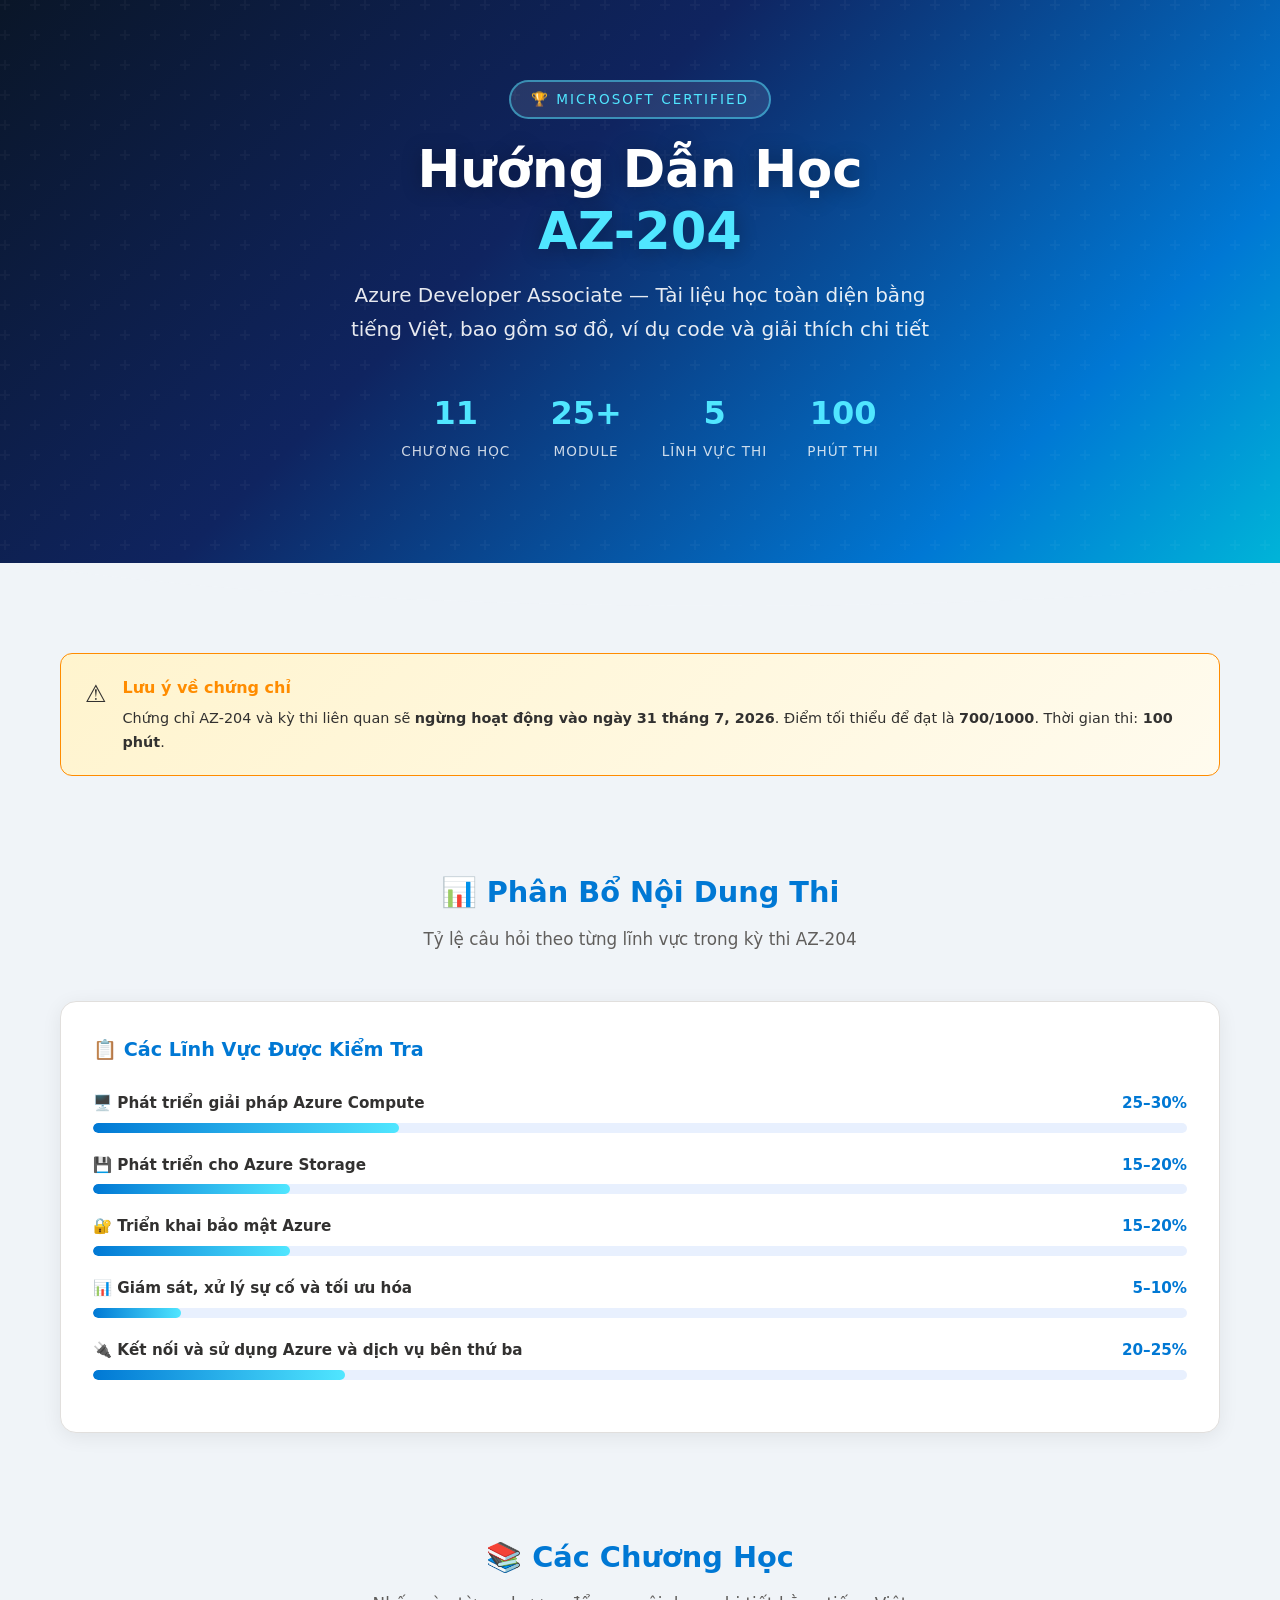
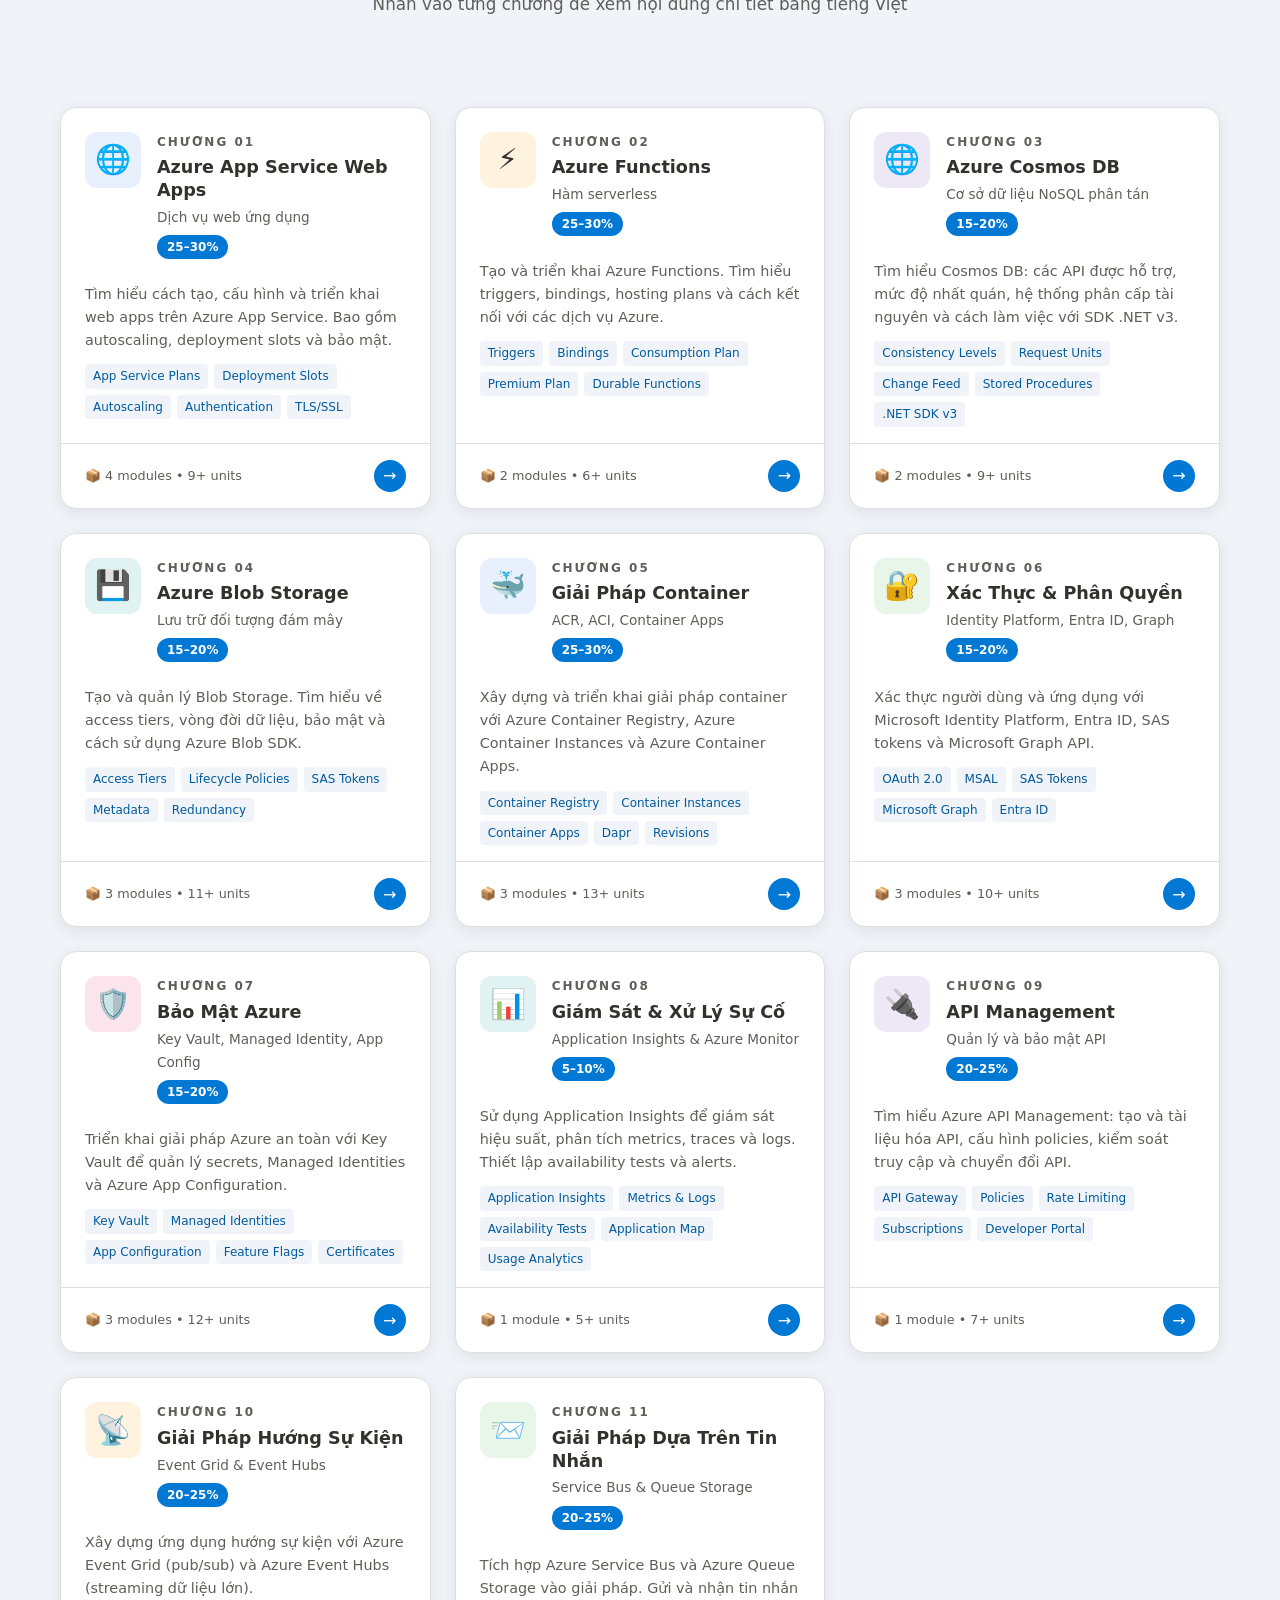
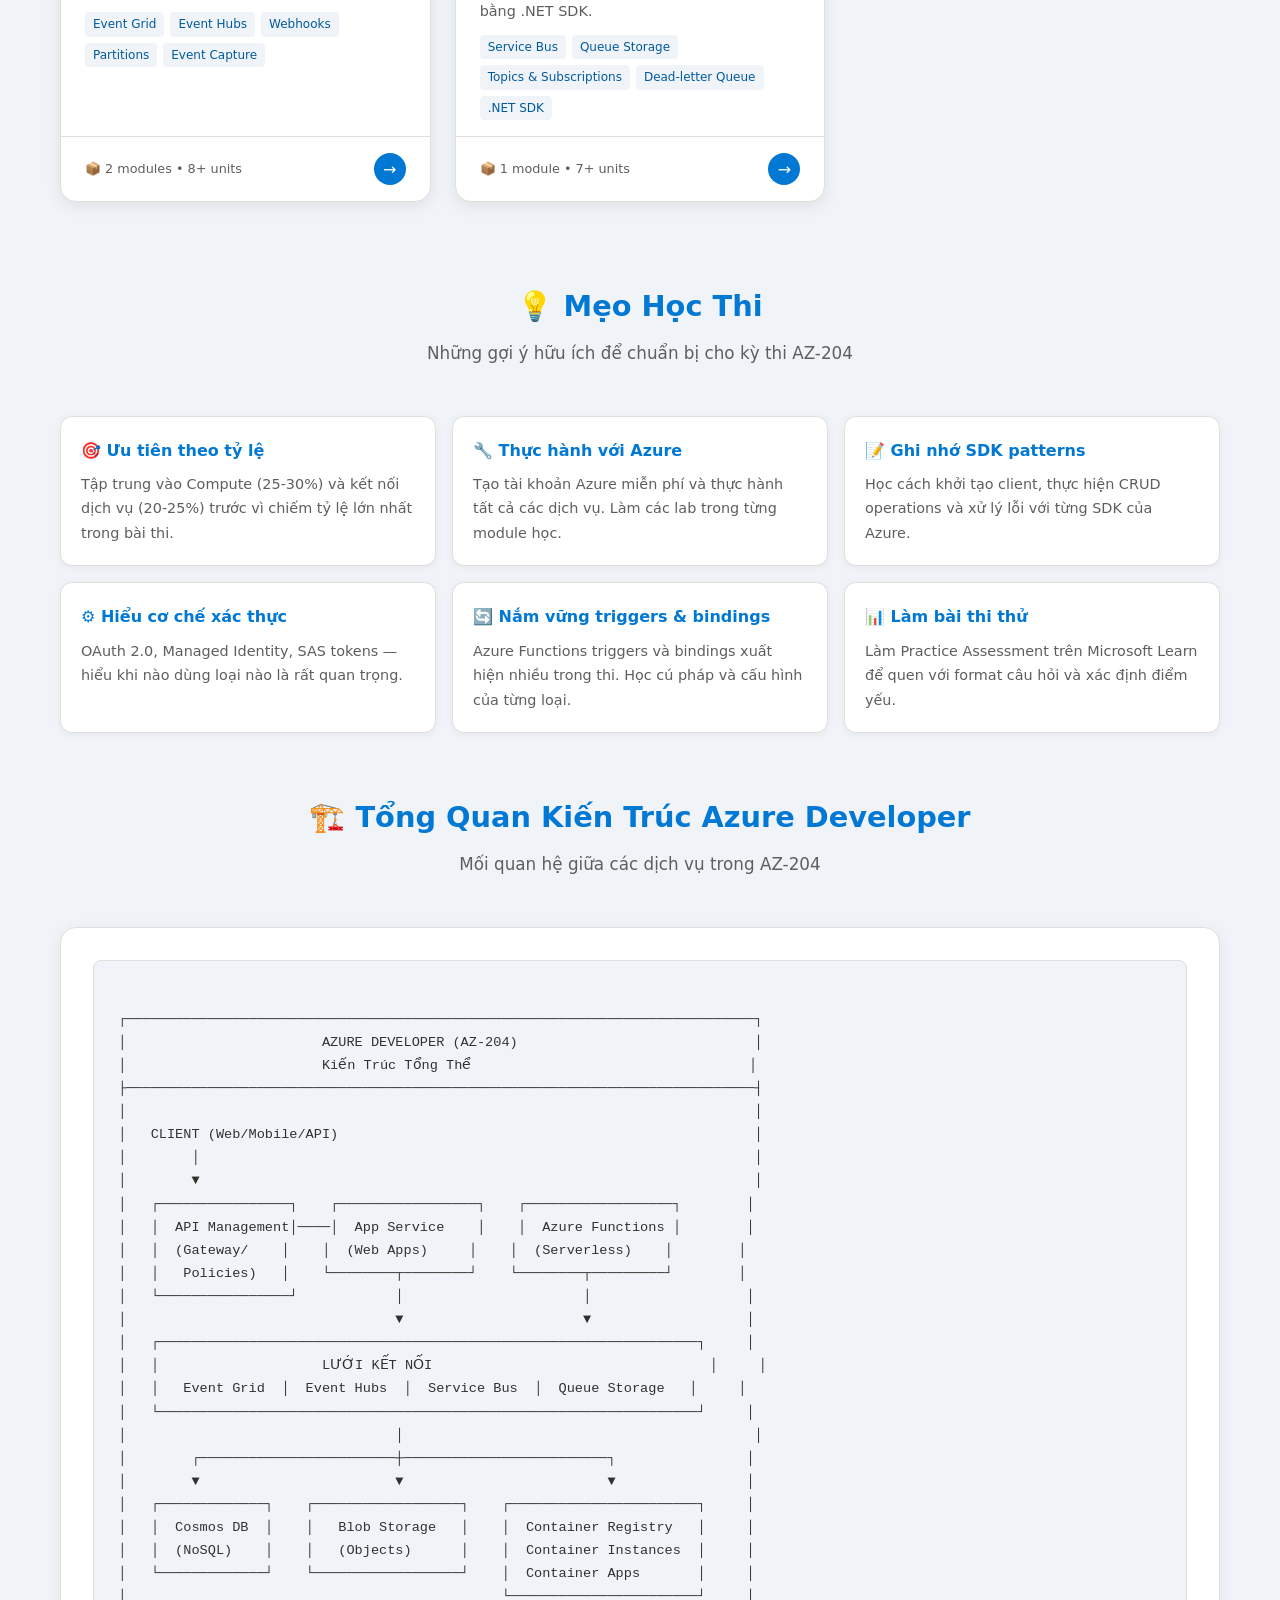
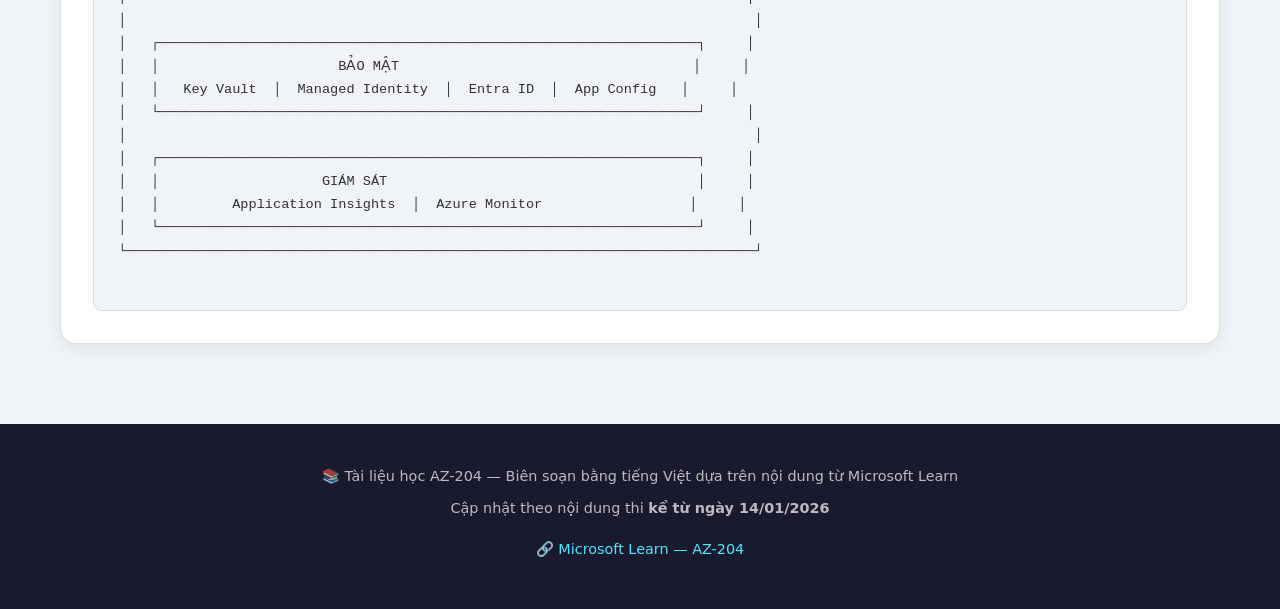
==== az-204/index.html @ 27ec018d "feat: add root index page and az-204 course content - Add root index.html as course hub with links t" ====
<!DOCTYPE html>
<html lang="vi">
<head>
<meta charset="UTF-8">
<meta name="viewport" content="width=device-width, initial-scale=1.0">
<title>AZ-204 | Hướng Dẫn Học Azure Developer Associate - Tiếng Việt</title>
<style>
  :root {
    --primary: #0078d4;
    --secondary: #005a9e;
    --accent: #50e6ff;
    --bg: #f0f4f8;
    --card-bg: #ffffff;
    --text: #323130;
    --muted: #605e5c;
    --success: #107c10;
    --warning: #ff8c00;
    --danger: #d13438;
    --border: #e1dfdd;
    --purple: #5c2d91;
    --teal: #008272;
  }
  * { box-sizing: border-box; margin: 0; padding: 0; }
  body { font-family: 'Segoe UI', system-ui, -apple-system, sans-serif; background: var(--bg); color: var(--text); line-height: 1.7; }

  /* ── HERO ── */
  .hero {
    background: linear-gradient(135deg, #0a1628 0%, #0f2460 40%, #0078d4 80%, #00b4d8 100%);
    color: white;
    padding: 80px 40px 100px;
    text-align: center;
    position: relative;
    overflow: hidden;
  }
  .hero::before {
    content: '';
    position: absolute; inset: 0;
    background: url("data:image/svg+xml,%3Csvg width='60' height='60' viewBox='0 0 60 60' xmlns='http://www.w3.org/2000/svg'%3E%3Cg fill='none' fill-rule='evenodd'%3E%3Cg fill='%23ffffff' fill-opacity='0.03'%3E%3Cpath d='M36 34v-4h-2v4h-4v2h4v4h2v-4h4v-2h-4zm0-30V0h-2v4h-4v2h4v4h2V6h4V4h-4zM6 34v-4H4v4H0v2h4v4h2v-4h4v-2H6zM6 4V0H4v4H0v2h4v4h2V6h4V4H6z'/%3E%3C/g%3E%3C/g%3E%3C/svg%3E");
  }
  .hero-content { position: relative; z-index: 1; }
  .cert-badge {
    display: inline-block;
    background: rgba(255,255,255,0.1);
    border: 2px solid rgba(80,230,255,0.5);
    border-radius: 50px;
    padding: 6px 20px;
    font-size: 0.85rem;
    letter-spacing: 2px;
    text-transform: uppercase;
    margin-bottom: 20px;
    color: var(--accent);
  }
  .hero h1 {
    font-size: 3.2rem;
    font-weight: 700;
    margin-bottom: 16px;
    line-height: 1.2;
    text-shadow: 0 2px 20px rgba(0,0,0,0.3);
  }
  .hero h1 span { color: var(--accent); }
  .hero p {
    font-size: 1.25rem;
    opacity: 0.9;
    max-width: 600px;
    margin: 0 auto 32px;
  }
  .hero-stats {
    display: flex;
    justify-content: center;
    gap: 40px;
    flex-wrap: wrap;
    margin-top: 40px;
  }
  .stat { text-align: center; }
  .stat-num { font-size: 2rem; font-weight: 700; color: var(--accent); }
  .stat-label { font-size: 0.85rem; opacity: 0.8; text-transform: uppercase; letter-spacing: 1px; }

  /* ── WAVE ── */
  .wave-divider {
    margin-top: -2px;
    background: var(--bg);
  }
  .wave-divider svg { display: block; }

  /* ── CONTAINER ── */
  .container { max-width: 1200px; margin: 0 auto; padding: 0 20px; }

  /* ── EXAM OVERVIEW ── */
  .overview-section { padding: 60px 0; }
  .section-title {
    text-align: center;
    margin-bottom: 48px;
  }
  .section-title h2 {
    font-size: 1.8rem;
    color: var(--primary);
    margin-bottom: 8px;
  }
  .section-title p { color: var(--muted); font-size: 1.05rem; }

  /* ── SKILL BARS ── */
  .skill-areas {
    background: white;
    border-radius: 16px;
    padding: 32px;
    box-shadow: 0 4px 20px rgba(0,0,0,0.07);
    border: 1px solid var(--border);
    margin-bottom: 40px;
  }
  .skill-areas h3 { color: var(--primary); margin-bottom: 24px; font-size: 1.2rem; display: flex; align-items: center; gap: 10px; }
  .skill-item { margin-bottom: 20px; }
  .skill-label {
    display: flex;
    justify-content: space-between;
    margin-bottom: 6px;
    font-size: 0.95rem;
  }
  .skill-label span:first-child { font-weight: 600; }
  .skill-label .percent { color: var(--primary); font-weight: 700; }
  .skill-bar { background: #e8f0fe; border-radius: 8px; height: 10px; overflow: hidden; }
  .skill-fill { height: 100%; border-radius: 8px; background: linear-gradient(90deg, var(--primary), var(--accent)); transition: width 0.8s ease; }

  /* ── CHAPTER GRID ── */
  .chapters-grid {
    display: grid;
    grid-template-columns: repeat(auto-fill, minmax(340px, 1fr));
    gap: 24px;
    padding: 40px 0;
  }
  .chapter-card {
    background: white;
    border-radius: 16px;
    overflow: hidden;
    box-shadow: 0 4px 16px rgba(0,0,0,0.08);
    border: 1px solid var(--border);
    transition: transform 0.2s, box-shadow 0.2s;
    text-decoration: none;
    color: inherit;
    display: flex;
    flex-direction: column;
  }
  .chapter-card:hover {
    transform: translateY(-4px);
    box-shadow: 0 8px 32px rgba(0,120,212,0.15);
    border-color: var(--primary);
  }
  .card-header {
    padding: 24px;
    display: flex;
    align-items: flex-start;
    gap: 16px;
  }
  .card-icon {
    width: 56px;
    height: 56px;
    border-radius: 12px;
    display: flex;
    align-items: center;
    justify-content: center;
    font-size: 1.8rem;
    flex-shrink: 0;
  }
  .card-icon.blue { background: #e8f0fe; }
  .card-icon.green { background: #e8f5e9; }
  .card-icon.purple { background: #ede7f6; }
  .card-icon.orange { background: #fff3e0; }
  .card-icon.teal { background: #e0f2f1; }
  .card-icon.red { background: #fce4ec; }
  .card-meta { flex: 1; }
  .card-num {
    font-size: 0.75rem;
    font-weight: 700;
    letter-spacing: 2px;
    text-transform: uppercase;
    color: var(--muted);
    margin-bottom: 4px;
  }
  .card-title {
    font-size: 1.1rem;
    font-weight: 700;
    color: var(--text);
    margin-bottom: 4px;
    line-height: 1.3;
  }
  .card-subtitle { font-size: 0.85rem; color: var(--muted); }
  .card-body { padding: 0 24px 16px; flex: 1; }
  .card-desc { font-size: 0.9rem; color: var(--muted); line-height: 1.6; margin-bottom: 12px; }
  .card-topics { display: flex; flex-wrap: wrap; gap: 6px; }
  .topic-tag {
    display: inline-block;
    background: #f0f4f8;
    color: var(--secondary);
    border-radius: 4px;
    padding: 2px 8px;
    font-size: 0.75rem;
    font-weight: 500;
  }
  .card-footer {
    padding: 16px 24px;
    border-top: 1px solid var(--border);
    display: flex;
    align-items: center;
    justify-content: space-between;
  }
  .card-modules { font-size: 0.8rem; color: var(--muted); }
  .card-arrow {
    width: 32px; height: 32px;
    background: var(--primary);
    border-radius: 50%;
    display: flex;
    align-items: center;
    justify-content: center;
    color: white;
    font-size: 1rem;
  }
  .exam-weight {
    display: inline-block;
    background: var(--primary);
    color: white;
    border-radius: 20px;
    padding: 2px 10px;
    font-size: 0.75rem;
    font-weight: 700;
    margin-top: 6px;
  }

  /* ── INFO BANNER ── */
  .info-banner {
    background: linear-gradient(135deg, #fff4ce, #fffbee);
    border: 1px solid #ff8c00;
    border-radius: 12px;
    padding: 20px 24px;
    margin: 32px 0;
    display: flex;
    gap: 16px;
    align-items: flex-start;
  }
  .info-banner-icon { font-size: 1.5rem; flex-shrink: 0; }
  .info-banner-text h4 { color: #ff8c00; margin-bottom: 4px; }
  .info-banner-text p { font-size: 0.9rem; color: var(--text); }

  /* ── STUDY TIPS ── */
  .tips-grid {
    display: grid;
    grid-template-columns: repeat(auto-fill, minmax(280px, 1fr));
    gap: 16px;
    margin: 32px 0;
  }
  .tip-card {
    background: white;
    border-radius: 12px;
    padding: 20px;
    border: 1px solid var(--border);
    box-shadow: 0 2px 8px rgba(0,0,0,0.05);
  }
  .tip-card h4 { color: var(--primary); margin-bottom: 8px; display: flex; align-items: center; gap: 8px; }
  .tip-card p { font-size: 0.9rem; color: var(--muted); }

  /* ── FOOTER ── */
  footer {
    background: #1a1a2e;
    color: rgba(255,255,255,0.7);
    text-align: center;
    padding: 40px 20px;
    margin-top: 80px;
  }
  footer p { font-size: 0.9rem; margin-bottom: 8px; }
  footer a { color: var(--accent); text-decoration: none; }

  @media (max-width: 768px) {
    .hero h1 { font-size: 2rem; }
    .hero-stats { gap: 24px; }
    .chapters-grid { grid-template-columns: 1fr; }
  }
</style>
</head>
<body>

<!-- HERO -->
<div class="hero">
  <div class="hero-content">
    <div class="cert-badge">🏆 Microsoft Certified</div>
    <h1>Hướng Dẫn Học<br><span>AZ-204</span></h1>
    <p>Azure Developer Associate — Tài liệu học toàn diện bằng tiếng Việt, bao gồm sơ đồ, ví dụ code và giải thích chi tiết</p>
    <div class="hero-stats">
      <div class="stat">
        <div class="stat-num">11</div>
        <div class="stat-label">Chương học</div>
      </div>
      <div class="stat">
        <div class="stat-num">25+</div>
        <div class="stat-label">Module</div>
      </div>
      <div class="stat">
        <div class="stat-num">5</div>
        <div class="stat-label">Lĩnh vực thi</div>
      </div>
      <div class="stat">
        <div class="stat-num">100</div>
        <div class="stat-label">Phút thi</div>
      </div>
    </div>
  </div>
</div>

<!-- WAVE -->
<div class="wave-divider">
  <svg viewBox="0 0 1440 60" xmlns="http://www.w3.org/2000/svg" preserveAspectRatio="none" height="60">
    <path d="M0,0 C360,60 1080,60 1440,0 L1440,60 L0,60 Z" fill="#f0f4f8"/>
  </svg>
</div>

<div class="container">

  <!-- INFO BANNER -->
  <div class="info-banner">
    <div class="info-banner-icon">⚠️</div>
    <div class="info-banner-text">
      <h4>Lưu ý về chứng chỉ</h4>
      <p>Chứng chỉ AZ-204 và kỳ thi liên quan sẽ <strong>ngừng hoạt động vào ngày 31 tháng 7, 2026</strong>. Điểm tối thiểu để đạt là <strong>700/1000</strong>. Thời gian thi: <strong>100 phút</strong>.</p>
    </div>
  </div>

  <!-- OVERVIEW SECTION -->
  <div class="overview-section">
    <div class="section-title">
      <h2>📊 Phân Bổ Nội Dung Thi</h2>
      <p>Tỷ lệ câu hỏi theo từng lĩnh vực trong kỳ thi AZ-204</p>
    </div>

    <div class="skill-areas">
      <h3>📋 Các Lĩnh Vực Được Kiểm Tra</h3>

      <div class="skill-item">
        <div class="skill-label">
          <span>🖥️ Phát triển giải pháp Azure Compute</span>
          <span class="percent">25–30%</span>
        </div>
        <div class="skill-bar"><div class="skill-fill" style="width: 28%"></div></div>
      </div>

      <div class="skill-item">
        <div class="skill-label">
          <span>💾 Phát triển cho Azure Storage</span>
          <span class="percent">15–20%</span>
        </div>
        <div class="skill-bar"><div class="skill-fill" style="width: 18%"></div></div>
      </div>

      <div class="skill-item">
        <div class="skill-label">
          <span>🔐 Triển khai bảo mật Azure</span>
          <span class="percent">15–20%</span>
        </div>
        <div class="skill-bar"><div class="skill-fill" style="width: 18%"></div></div>
      </div>

      <div class="skill-item">
        <div class="skill-label">
          <span>📊 Giám sát, xử lý sự cố và tối ưu hóa</span>
          <span class="percent">5–10%</span>
        </div>
        <div class="skill-bar"><div class="skill-fill" style="width: 8%"></div></div>
      </div>

      <div class="skill-item">
        <div class="skill-label">
          <span>🔌 Kết nối và sử dụng Azure và dịch vụ bên thứ ba</span>
          <span class="percent">20–25%</span>
        </div>
        <div class="skill-bar"><div class="skill-fill" style="width: 23%"></div></div>
      </div>
    </div>
  </div>

  <!-- CHAPTERS SECTION -->
  <div class="section-title">
    <h2>📚 Các Chương Học</h2>
    <p>Nhấn vào từng chương để xem nội dung chi tiết bằng tiếng Việt</p>
  </div>

  <div class="chapters-grid">

    <!-- Chapter 1: App Service -->
    <a href="01-azure-app-service.html" class="chapter-card">
      <div class="card-header">
        <div class="card-icon blue">🌐</div>
        <div class="card-meta">
          <div class="card-num">Chương 01</div>
          <div class="card-title">Azure App Service Web Apps</div>
          <div class="card-subtitle">Dịch vụ web ứng dụng</div>
          <div><span class="exam-weight">25–30%</span></div>
        </div>
      </div>
      <div class="card-body">
        <p class="card-desc">Tìm hiểu cách tạo, cấu hình và triển khai web apps trên Azure App Service. Bao gồm autoscaling, deployment slots và bảo mật.</p>
        <div class="card-topics">
          <span class="topic-tag">App Service Plans</span>
          <span class="topic-tag">Deployment Slots</span>
          <span class="topic-tag">Autoscaling</span>
          <span class="topic-tag">Authentication</span>
          <span class="topic-tag">TLS/SSL</span>
        </div>
      </div>
      <div class="card-footer">
        <span class="card-modules">📦 4 modules • 9+ units</span>
        <div class="card-arrow">→</div>
      </div>
    </a>

    <!-- Chapter 2: Azure Functions -->
    <a href="02-azure-functions.html" class="chapter-card">
      <div class="card-header">
        <div class="card-icon orange">⚡</div>
        <div class="card-meta">
          <div class="card-num">Chương 02</div>
          <div class="card-title">Azure Functions</div>
          <div class="card-subtitle">Hàm serverless</div>
          <div><span class="exam-weight">25–30%</span></div>
        </div>
      </div>
      <div class="card-body">
        <p class="card-desc">Tạo và triển khai Azure Functions. Tìm hiểu triggers, bindings, hosting plans và cách kết nối với các dịch vụ Azure.</p>
        <div class="card-topics">
          <span class="topic-tag">Triggers</span>
          <span class="topic-tag">Bindings</span>
          <span class="topic-tag">Consumption Plan</span>
          <span class="topic-tag">Premium Plan</span>
          <span class="topic-tag">Durable Functions</span>
        </div>
      </div>
      <div class="card-footer">
        <span class="card-modules">📦 2 modules • 6+ units</span>
        <div class="card-arrow">→</div>
      </div>
    </a>

    <!-- Chapter 3: Cosmos DB -->
    <a href="03-cosmos-db.html" class="chapter-card">
      <div class="card-header">
        <div class="card-icon purple">🌐</div>
        <div class="card-meta">
          <div class="card-num">Chương 03</div>
          <div class="card-title">Azure Cosmos DB</div>
          <div class="card-subtitle">Cơ sở dữ liệu NoSQL phân tán</div>
          <div><span class="exam-weight">15–20%</span></div>
        </div>
      </div>
      <div class="card-body">
        <p class="card-desc">Tìm hiểu Cosmos DB: các API được hỗ trợ, mức độ nhất quán, hệ thống phân cấp tài nguyên và cách làm việc với SDK .NET v3.</p>
        <div class="card-topics">
          <span class="topic-tag">Consistency Levels</span>
          <span class="topic-tag">Request Units</span>
          <span class="topic-tag">Change Feed</span>
          <span class="topic-tag">Stored Procedures</span>
          <span class="topic-tag">.NET SDK v3</span>
        </div>
      </div>
      <div class="card-footer">
        <span class="card-modules">📦 2 modules • 9+ units</span>
        <div class="card-arrow">→</div>
      </div>
    </a>

    <!-- Chapter 4: Blob Storage -->
    <a href="04-blob-storage.html" class="chapter-card">
      <div class="card-header">
        <div class="card-icon teal">💾</div>
        <div class="card-meta">
          <div class="card-num">Chương 04</div>
          <div class="card-title">Azure Blob Storage</div>
          <div class="card-subtitle">Lưu trữ đối tượng đám mây</div>
          <div><span class="exam-weight">15–20%</span></div>
        </div>
      </div>
      <div class="card-body">
        <p class="card-desc">Tạo và quản lý Blob Storage. Tìm hiểu về access tiers, vòng đời dữ liệu, bảo mật và cách sử dụng Azure Blob SDK.</p>
        <div class="card-topics">
          <span class="topic-tag">Access Tiers</span>
          <span class="topic-tag">Lifecycle Policies</span>
          <span class="topic-tag">SAS Tokens</span>
          <span class="topic-tag">Metadata</span>
          <span class="topic-tag">Redundancy</span>
        </div>
      </div>
      <div class="card-footer">
        <span class="card-modules">📦 3 modules • 11+ units</span>
        <div class="card-arrow">→</div>
      </div>
    </a>

    <!-- Chapter 5: Containerized Solutions -->
    <a href="05-containerized-solutions.html" class="chapter-card">
      <div class="card-header">
        <div class="card-icon blue">🐳</div>
        <div class="card-meta">
          <div class="card-num">Chương 05</div>
          <div class="card-title">Giải Pháp Container</div>
          <div class="card-subtitle">ACR, ACI, Container Apps</div>
          <div><span class="exam-weight">25–30%</span></div>
        </div>
      </div>
      <div class="card-body">
        <p class="card-desc">Xây dựng và triển khai giải pháp container với Azure Container Registry, Azure Container Instances và Azure Container Apps.</p>
        <div class="card-topics">
          <span class="topic-tag">Container Registry</span>
          <span class="topic-tag">Container Instances</span>
          <span class="topic-tag">Container Apps</span>
          <span class="topic-tag">Dapr</span>
          <span class="topic-tag">Revisions</span>
        </div>
      </div>
      <div class="card-footer">
        <span class="card-modules">📦 3 modules • 13+ units</span>
        <div class="card-arrow">→</div>
      </div>
    </a>

    <!-- Chapter 6: Authentication -->
    <a href="06-authentication.html" class="chapter-card">
      <div class="card-header">
        <div class="card-icon green">🔐</div>
        <div class="card-meta">
          <div class="card-num">Chương 06</div>
          <div class="card-title">Xác Thực &amp; Phân Quyền</div>
          <div class="card-subtitle">Identity Platform, Entra ID, Graph</div>
          <div><span class="exam-weight">15–20%</span></div>
        </div>
      </div>
      <div class="card-body">
        <p class="card-desc">Xác thực người dùng và ứng dụng với Microsoft Identity Platform, Entra ID, SAS tokens và Microsoft Graph API.</p>
        <div class="card-topics">
          <span class="topic-tag">OAuth 2.0</span>
          <span class="topic-tag">MSAL</span>
          <span class="topic-tag">SAS Tokens</span>
          <span class="topic-tag">Microsoft Graph</span>
          <span class="topic-tag">Entra ID</span>
        </div>
      </div>
      <div class="card-footer">
        <span class="card-modules">📦 3 modules • 10+ units</span>
        <div class="card-arrow">→</div>
      </div>
    </a>

    <!-- Chapter 7: Security -->
    <a href="07-security.html" class="chapter-card">
      <div class="card-header">
        <div class="card-icon red">🛡️</div>
        <div class="card-meta">
          <div class="card-num">Chương 07</div>
          <div class="card-title">Bảo Mật Azure</div>
          <div class="card-subtitle">Key Vault, Managed Identity, App Config</div>
          <div><span class="exam-weight">15–20%</span></div>
        </div>
      </div>
      <div class="card-body">
        <p class="card-desc">Triển khai giải pháp Azure an toàn với Key Vault để quản lý secrets, Managed Identities và Azure App Configuration.</p>
        <div class="card-topics">
          <span class="topic-tag">Key Vault</span>
          <span class="topic-tag">Managed Identities</span>
          <span class="topic-tag">App Configuration</span>
          <span class="topic-tag">Feature Flags</span>
          <span class="topic-tag">Certificates</span>
        </div>
      </div>
      <div class="card-footer">
        <span class="card-modules">📦 3 modules • 12+ units</span>
        <div class="card-arrow">→</div>
      </div>
    </a>

    <!-- Chapter 8: Monitoring -->
    <a href="08-monitoring.html" class="chapter-card">
      <div class="card-header">
        <div class="card-icon teal">📊</div>
        <div class="card-meta">
          <div class="card-num">Chương 08</div>
          <div class="card-title">Giám Sát &amp; Xử Lý Sự Cố</div>
          <div class="card-subtitle">Application Insights &amp; Azure Monitor</div>
          <div><span class="exam-weight">5–10%</span></div>
        </div>
      </div>
      <div class="card-body">
        <p class="card-desc">Sử dụng Application Insights để giám sát hiệu suất, phân tích metrics, traces và logs. Thiết lập availability tests và alerts.</p>
        <div class="card-topics">
          <span class="topic-tag">Application Insights</span>
          <span class="topic-tag">Metrics &amp; Logs</span>
          <span class="topic-tag">Availability Tests</span>
          <span class="topic-tag">Application Map</span>
          <span class="topic-tag">Usage Analytics</span>
        </div>
      </div>
      <div class="card-footer">
        <span class="card-modules">📦 1 module • 5+ units</span>
        <div class="card-arrow">→</div>
      </div>
    </a>

    <!-- Chapter 9: API Management -->
    <a href="09-api-management.html" class="chapter-card">
      <div class="card-header">
        <div class="card-icon purple">🔌</div>
        <div class="card-meta">
          <div class="card-num">Chương 09</div>
          <div class="card-title">API Management</div>
          <div class="card-subtitle">Quản lý và bảo mật API</div>
          <div><span class="exam-weight">20–25%</span></div>
        </div>
      </div>
      <div class="card-body">
        <p class="card-desc">Tìm hiểu Azure API Management: tạo và tài liệu hóa API, cấu hình policies, kiểm soát truy cập và chuyển đổi API.</p>
        <div class="card-topics">
          <span class="topic-tag">API Gateway</span>
          <span class="topic-tag">Policies</span>
          <span class="topic-tag">Rate Limiting</span>
          <span class="topic-tag">Subscriptions</span>
          <span class="topic-tag">Developer Portal</span>
        </div>
      </div>
      <div class="card-footer">
        <span class="card-modules">📦 1 module • 7+ units</span>
        <div class="card-arrow">→</div>
      </div>
    </a>

    <!-- Chapter 10: Event-based -->
    <a href="10-event-based.html" class="chapter-card">
      <div class="card-header">
        <div class="card-icon orange">📡</div>
        <div class="card-meta">
          <div class="card-num">Chương 10</div>
          <div class="card-title">Giải Pháp Hướng Sự Kiện</div>
          <div class="card-subtitle">Event Grid &amp; Event Hubs</div>
          <div><span class="exam-weight">20–25%</span></div>
        </div>
      </div>
      <div class="card-body">
        <p class="card-desc">Xây dựng ứng dụng hướng sự kiện với Azure Event Grid (pub/sub) và Azure Event Hubs (streaming dữ liệu lớn).</p>
        <div class="card-topics">
          <span class="topic-tag">Event Grid</span>
          <span class="topic-tag">Event Hubs</span>
          <span class="topic-tag">Webhooks</span>
          <span class="topic-tag">Partitions</span>
          <span class="topic-tag">Event Capture</span>
        </div>
      </div>
      <div class="card-footer">
        <span class="card-modules">📦 2 modules • 8+ units</span>
        <div class="card-arrow">→</div>
      </div>
    </a>

    <!-- Chapter 11: Message-based -->
    <a href="11-message-based.html" class="chapter-card">
      <div class="card-header">
        <div class="card-icon green">📨</div>
        <div class="card-meta">
          <div class="card-num">Chương 11</div>
          <div class="card-title">Giải Pháp Dựa Trên Tin Nhắn</div>
          <div class="card-subtitle">Service Bus &amp; Queue Storage</div>
          <div><span class="exam-weight">20–25%</span></div>
        </div>
      </div>
      <div class="card-body">
        <p class="card-desc">Tích hợp Azure Service Bus và Azure Queue Storage vào giải pháp. Gửi và nhận tin nhắn bằng .NET SDK.</p>
        <div class="card-topics">
          <span class="topic-tag">Service Bus</span>
          <span class="topic-tag">Queue Storage</span>
          <span class="topic-tag">Topics &amp; Subscriptions</span>
          <span class="topic-tag">Dead-letter Queue</span>
          <span class="topic-tag">.NET SDK</span>
        </div>
      </div>
      <div class="card-footer">
        <span class="card-modules">📦 1 module • 7+ units</span>
        <div class="card-arrow">→</div>
      </div>
    </a>

  </div>

  <!-- STUDY TIPS -->
  <div class="section-title" style="margin-top: 40px;">
    <h2>💡 Mẹo Học Thi</h2>
    <p>Những gợi ý hữu ích để chuẩn bị cho kỳ thi AZ-204</p>
  </div>

  <div class="tips-grid">
    <div class="tip-card">
      <h4>🎯 Ưu tiên theo tỷ lệ</h4>
      <p>Tập trung vào Compute (25-30%) và kết nối dịch vụ (20-25%) trước vì chiếm tỷ lệ lớn nhất trong bài thi.</p>
    </div>
    <div class="tip-card">
      <h4>🔧 Thực hành với Azure</h4>
      <p>Tạo tài khoản Azure miễn phí và thực hành tất cả các dịch vụ. Làm các lab trong từng module học.</p>
    </div>
    <div class="tip-card">
      <h4>📝 Ghi nhớ SDK patterns</h4>
      <p>Học cách khởi tạo client, thực hiện CRUD operations và xử lý lỗi với từng SDK của Azure.</p>
    </div>
    <div class="tip-card">
      <h4>⚙️ Hiểu cơ chế xác thực</h4>
      <p>OAuth 2.0, Managed Identity, SAS tokens — hiểu khi nào dùng loại nào là rất quan trọng.</p>
    </div>
    <div class="tip-card">
      <h4>🔄 Nắm vững triggers &amp; bindings</h4>
      <p>Azure Functions triggers và bindings xuất hiện nhiều trong thi. Học cú pháp và cấu hình của từng loại.</p>
    </div>
    <div class="tip-card">
      <h4>📊 Làm bài thi thử</h4>
      <p>Làm Practice Assessment trên Microsoft Learn để quen với format câu hỏi và xác định điểm yếu.</p>
    </div>
  </div>

  <!-- ARCHITECTURE OVERVIEW -->
  <div class="section-title" style="margin-top: 60px;">
    <h2>🏗️ Tổng Quan Kiến Trúc Azure Developer</h2>
    <p>Mối quan hệ giữa các dịch vụ trong AZ-204</p>
  </div>

  <div style="background: white; border-radius: 16px; padding: 32px; border: 1px solid var(--border); box-shadow: 0 4px 16px rgba(0,0,0,0.07); margin-bottom: 40px;">
    <div style="font-family: monospace; white-space: pre; line-height: 1.7; font-size: 0.85rem; background: #f0f4f8; padding: 24px; border-radius: 8px; overflow-x: auto; border: 1px solid var(--border);">
┌─────────────────────────────────────────────────────────────────────────────┐
│                        AZURE DEVELOPER (AZ-204)                             │
│                        Kiến Trúc Tổng Thể                                  │
├─────────────────────────────────────────────────────────────────────────────┤
│                                                                             │
│   CLIENT (Web/Mobile/API)                                                   │
│        │                                                                    │
│        ▼                                                                    │
│   ┌────────────────┐    ┌─────────────────┐    ┌──────────────────┐        │
│   │  API Management│────│  App Service    │    │  Azure Functions │        │
│   │  (Gateway/    │    │  (Web Apps)     │    │  (Serverless)    │        │
│   │   Policies)   │    └────────┬────────┘    └────────┬─────────┘        │
│   └────────────────┘            │                      │                   │
│                                 ▼                      ▼                   │
│   ┌──────────────────────────────────────────────────────────────────┐     │
│   │                    LƯỚI KẾT NỐI                                  │     │
│   │   Event Grid  │  Event Hubs  │  Service Bus  │  Queue Storage   │     │
│   └──────────────────────────────────────────────────────────────────┘     │
│                                 │                                           │
│        ┌────────────────────────┼─────────────────────────┐                │
│        ▼                        ▼                         ▼                │
│   ┌─────────────┐    ┌──────────────────┐    ┌───────────────────────┐     │
│   │  Cosmos DB  │    │   Blob Storage   │    │  Container Registry   │     │
│   │  (NoSQL)    │    │   (Objects)      │    │  Container Instances  │     │
│   └─────────────┘    └──────────────────┘    │  Container Apps       │     │
│                                              └───────────────────────┘     │
│                                                                             │
│   ┌──────────────────────────────────────────────────────────────────┐     │
│   │                      BẢO MẬT                                    │     │
│   │   Key Vault  │  Managed Identity  │  Entra ID  │  App Config   │     │
│   └──────────────────────────────────────────────────────────────────┘     │
│                                                                             │
│   ┌──────────────────────────────────────────────────────────────────┐     │
│   │                    GIÁM SÁT                                      │     │
│   │         Application Insights  │  Azure Monitor                  │     │
│   └──────────────────────────────────────────────────────────────────┘     │
└─────────────────────────────────────────────────────────────────────────────┘
    </div>
  </div>

</div>

<!-- FOOTER -->
<footer>
  <p>📚 Tài liệu học AZ-204 — Biên soạn bằng tiếng Việt dựa trên nội dung từ Microsoft Learn</p>
  <p>Cập nhật theo nội dung thi <strong>kể từ ngày 14/01/2026</strong></p>
  <p style="margin-top: 16px;"><a href="https://learn.microsoft.com/en-us/credentials/certifications/azure-developer/">🔗 Microsoft Learn — AZ-204</a></p>
</footer>

</body>
</html>
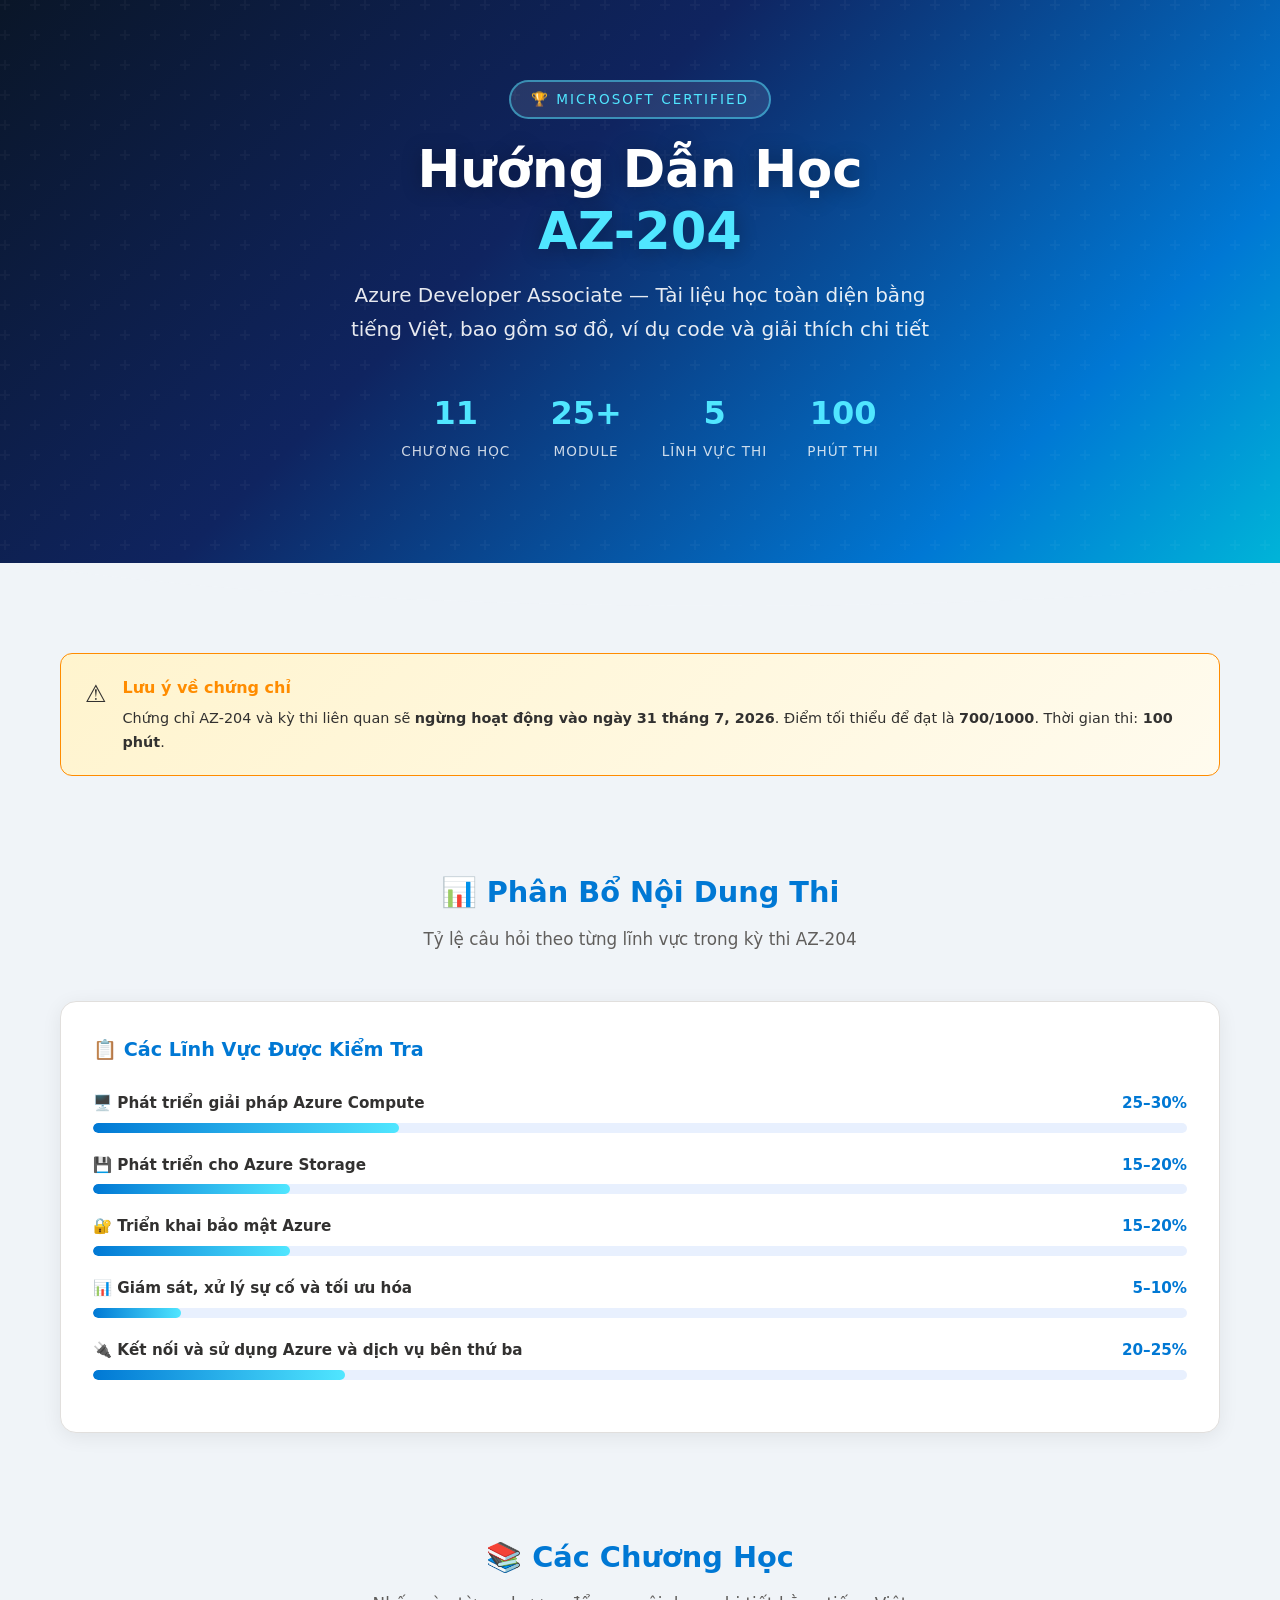
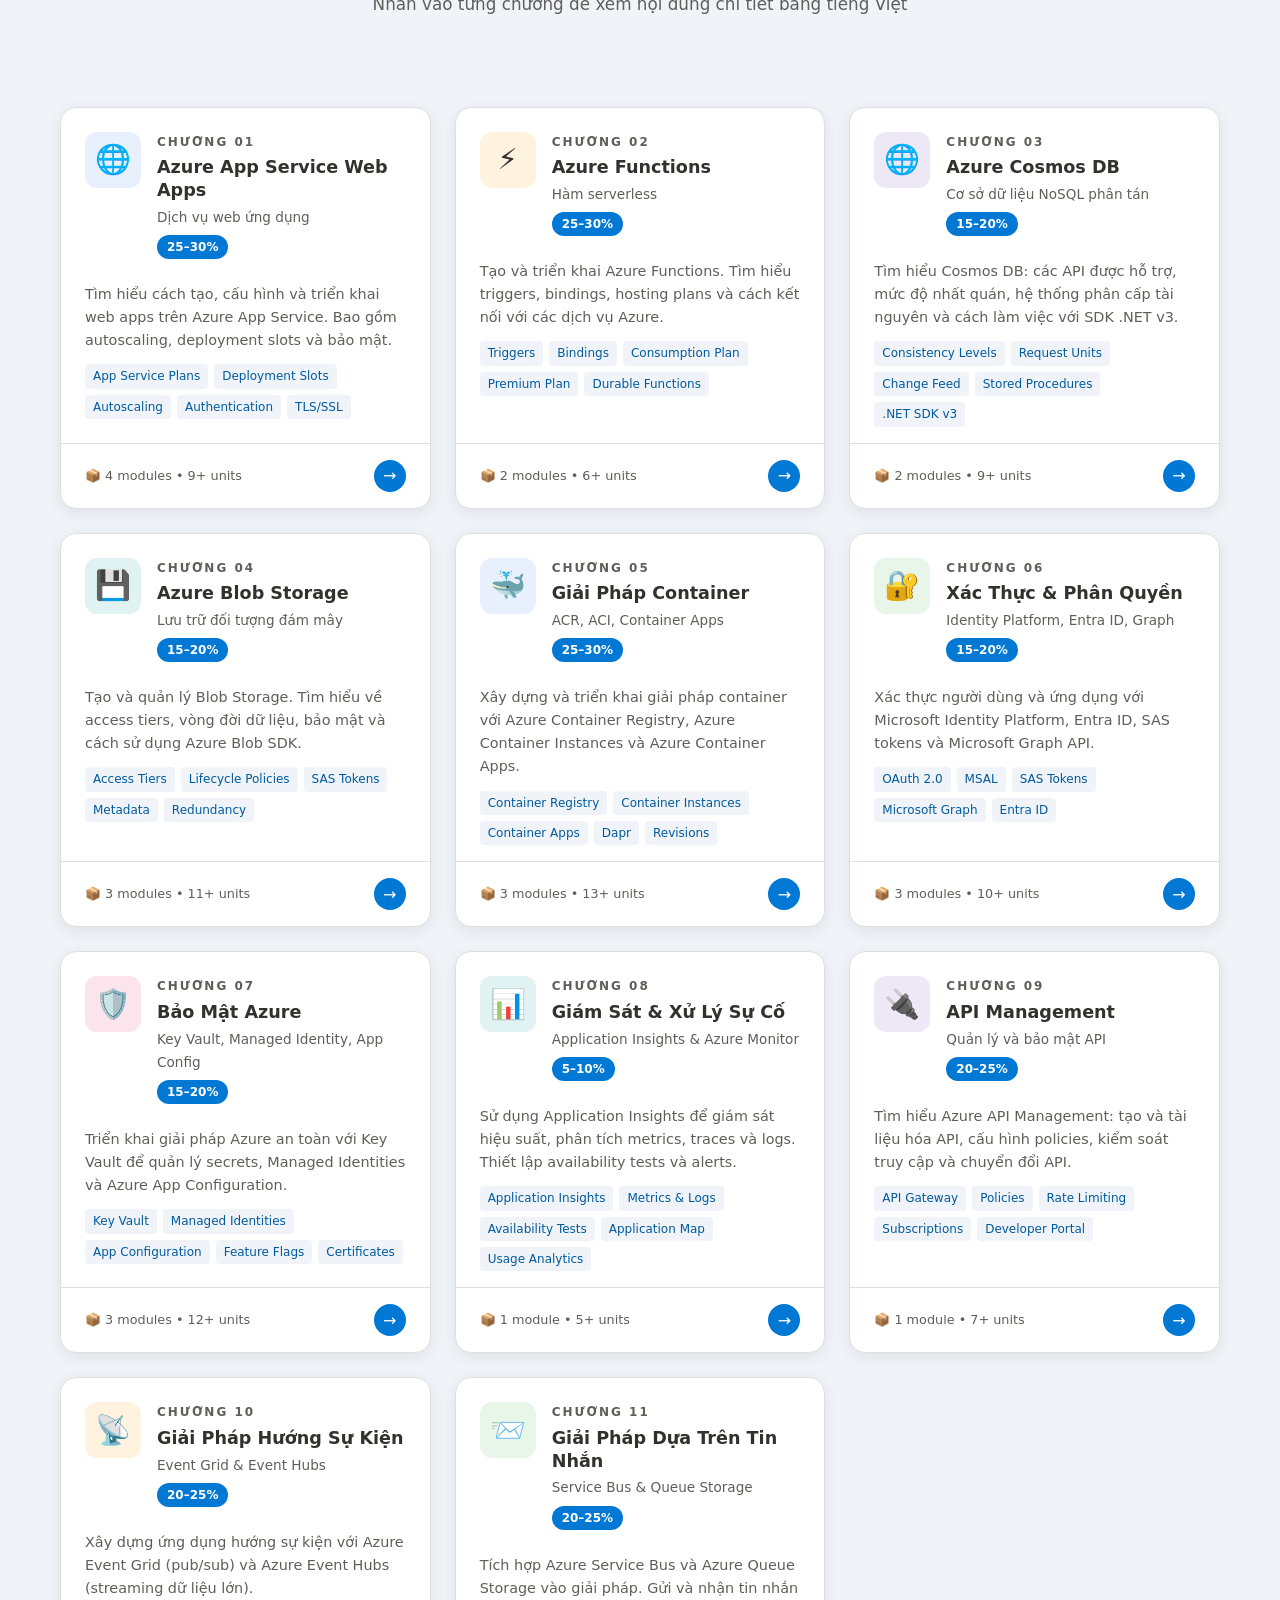
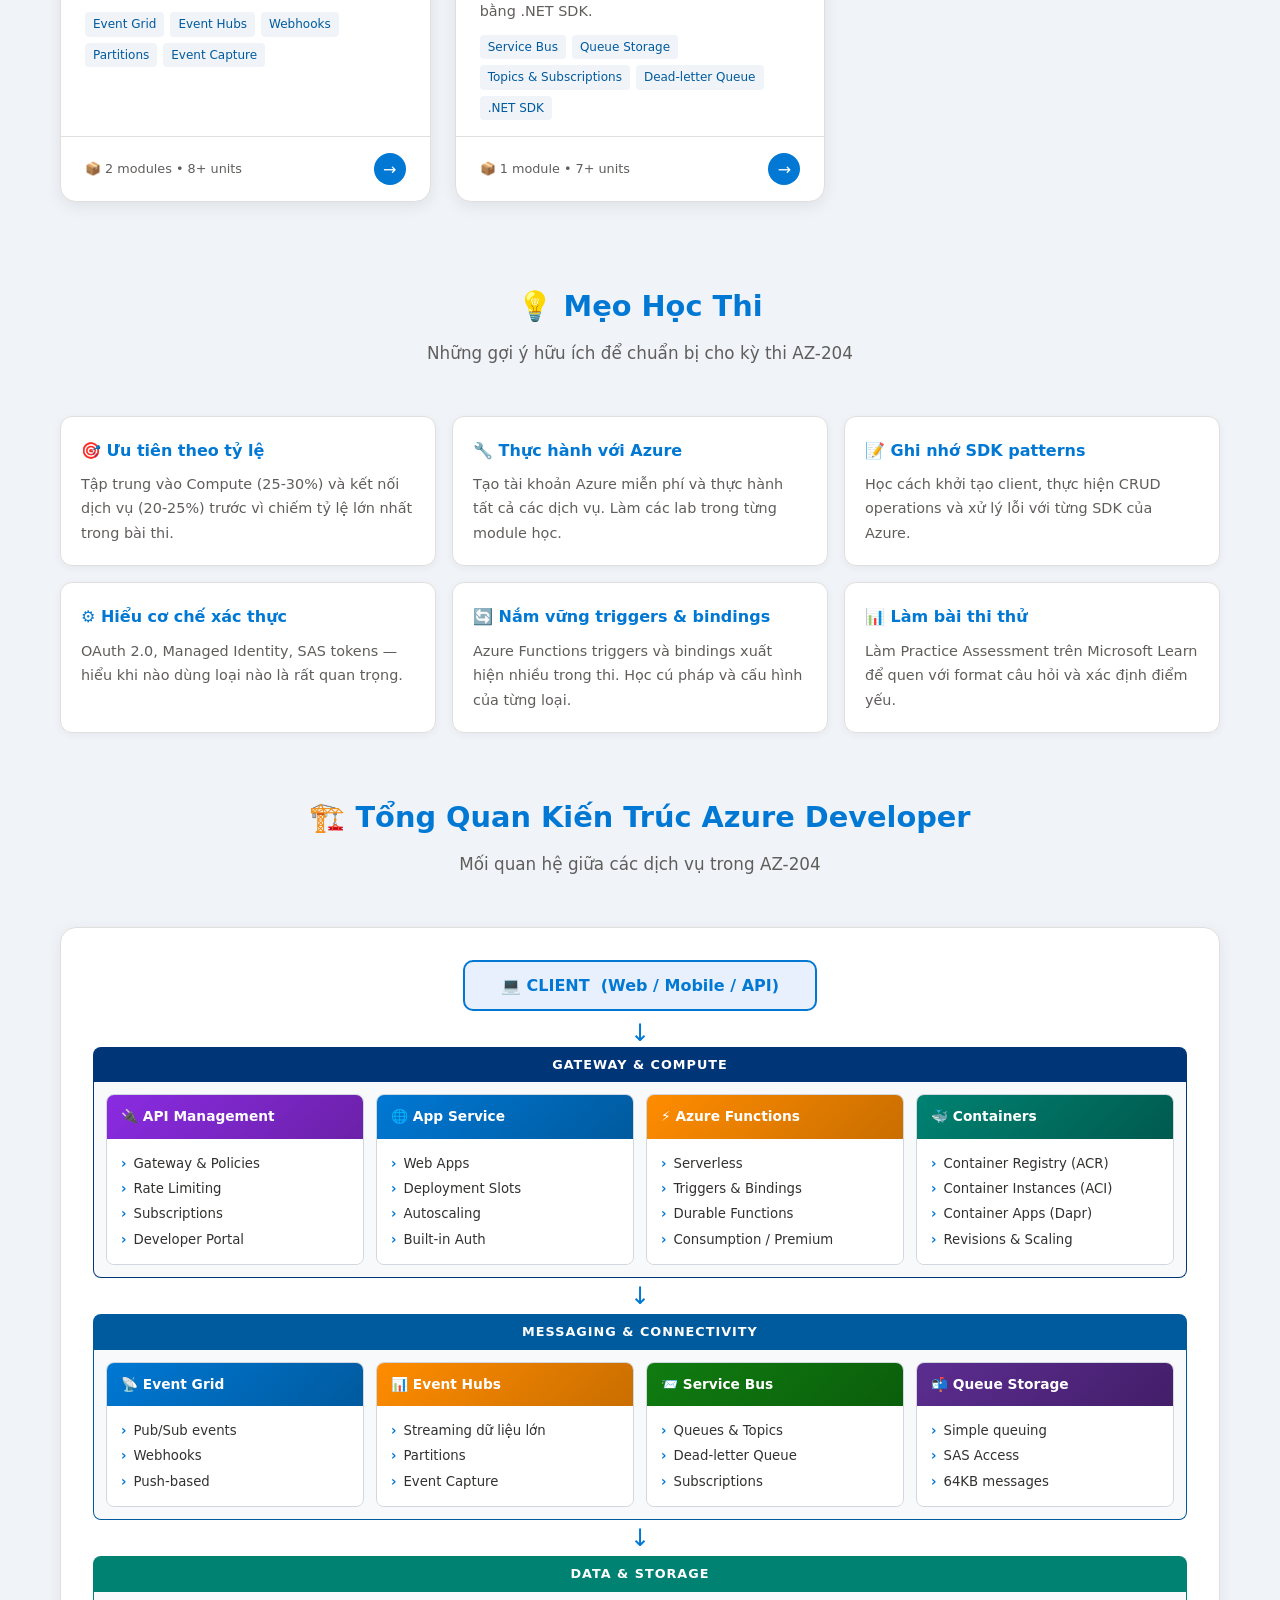
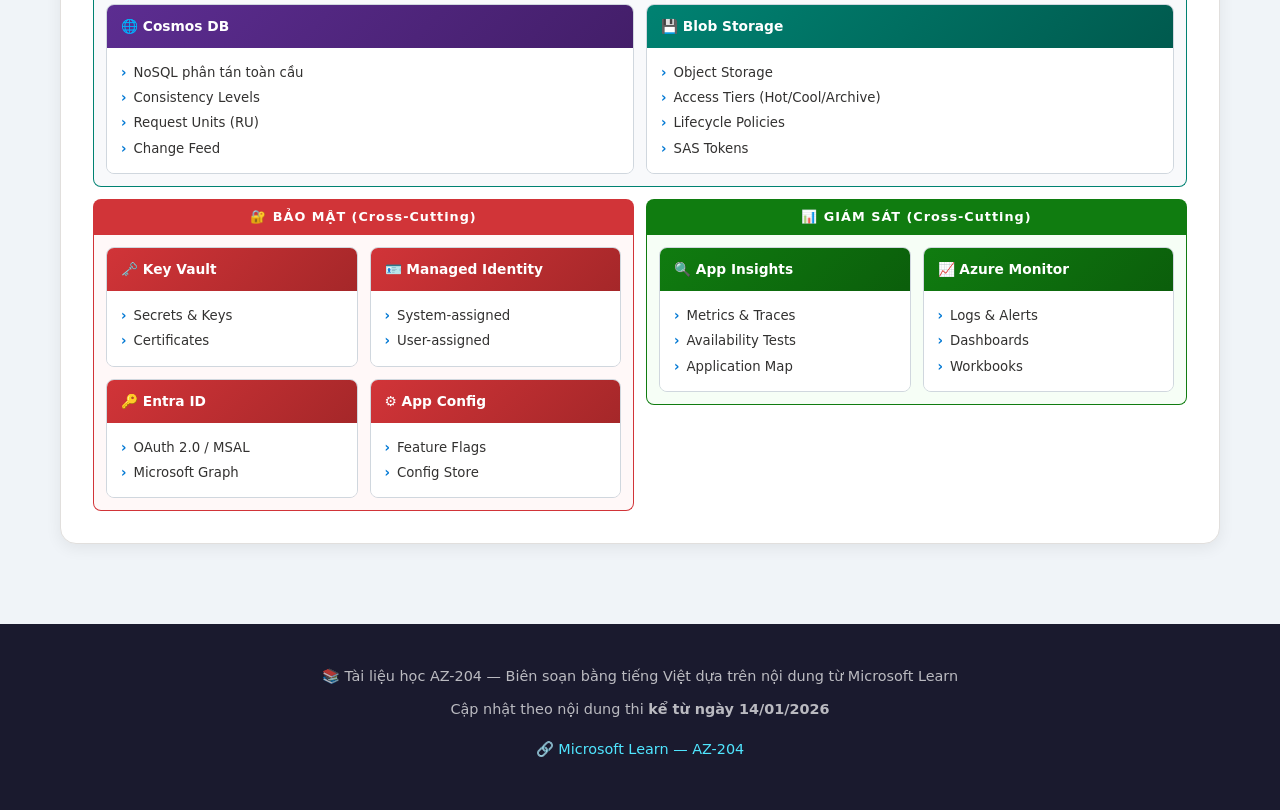
==== commit ea5c2bc6: "refactor: replace ASCII diagram with visual arch cards and clean up index page - az-204/index.html: " ====
--- a/az-204/index.html
+++ b/az-204/index.html
@@ -273,6 +273,7 @@
     .chapters-grid { grid-template-columns: 1fr; }
   }
 </style>
+<link rel="stylesheet" href="code-diagram.css">
 </head>
 <body>
 
@@ -720,45 +721,191 @@
   </div>
 
   <div style="background: white; border-radius: 16px; padding: 32px; border: 1px solid var(--border); box-shadow: 0 4px 16px rgba(0,0,0,0.07); margin-bottom: 40px;">
-    <div style="font-family: monospace; white-space: pre; line-height: 1.7; font-size: 0.85rem; background: #f0f4f8; padding: 24px; border-radius: 8px; overflow-x: auto; border: 1px solid var(--border);">
-┌─────────────────────────────────────────────────────────────────────────────┐
-│                        AZURE DEVELOPER (AZ-204)                             │
-│                        Kiến Trúc Tổng Thể                                  │
-├─────────────────────────────────────────────────────────────────────────────┤
-│                                                                             │
-│   CLIENT (Web/Mobile/API)                                                   │
-│        │                                                                    │
-│        ▼                                                                    │
-│   ┌────────────────┐    ┌─────────────────┐    ┌──────────────────┐        │
-│   │  API Management│────│  App Service    │    │  Azure Functions │        │
-│   │  (Gateway/    │    │  (Web Apps)     │    │  (Serverless)    │        │
-│   │   Policies)   │    └────────┬────────┘    └────────┬─────────┘        │
-│   └────────────────┘            │                      │                   │
-│                                 ▼                      ▼                   │
-│   ┌──────────────────────────────────────────────────────────────────┐     │
-│   │                    LƯỚI KẾT NỐI                                  │     │
-│   │   Event Grid  │  Event Hubs  │  Service Bus  │  Queue Storage   │     │
-│   └──────────────────────────────────────────────────────────────────┘     │
-│                                 │                                           │
-│        ┌────────────────────────┼─────────────────────────┐                │
-│        ▼                        ▼                         ▼                │
-│   ┌─────────────┐    ┌──────────────────┐    ┌───────────────────────┐     │
-│   │  Cosmos DB  │    │   Blob Storage   │    │  Container Registry   │     │
-│   │  (NoSQL)    │    │   (Objects)      │    │  Container Instances  │     │
-│   └─────────────┘    └──────────────────┘    │  Container Apps       │     │
-│                                              └───────────────────────┘     │
-│                                                                             │
-│   ┌──────────────────────────────────────────────────────────────────┐     │
-│   │                      BẢO MẬT                                    │     │
-│   │   Key Vault  │  Managed Identity  │  Entra ID  │  App Config   │     │
-│   └──────────────────────────────────────────────────────────────────┘     │
-│                                                                             │
-│   ┌──────────────────────────────────────────────────────────────────┐     │
-│   │                    GIÁM SÁT                                      │     │
-│   │         Application Insights  │  Azure Monitor                  │     │
-│   └──────────────────────────────────────────────────────────────────┘     │
-└─────────────────────────────────────────────────────────────────────────────┘
-    </div>
+
+    <!-- CLIENT -->
+    <div style="text-align:center; margin-bottom:10px;">
+      <div style="display:inline-flex; align-items:center; gap:10px; background:#e8f0fe; border:2px solid #0078d4; border-radius:10px; padding:10px 36px; font-weight:700; color:#0078d4; font-size:1rem;">
+        💻 CLIENT &nbsp;(Web / Mobile / API)
+      </div>
+    </div>
+    <div style="text-align:center; color:#0078d4; font-size:1.5rem; line-height:1; margin:2px 0;">↓</div>
+
+    <!-- GATEWAY & COMPUTE -->
+    <div style="margin-bottom:4px;">
+      <div style="background:#003578; color:#fff; text-align:center; border-radius:8px 8px 0 0; padding:7px; font-weight:700; font-size:0.8rem; letter-spacing:1px;">GATEWAY &amp; COMPUTE</div>
+      <div class="arch-grid" style="grid-template-columns:1fr 1fr 1fr 1fr; margin:0; border:1px solid #003578; border-top:none; border-radius:0 0 8px 8px; padding:12px; background:#f8f9fb;">
+        <div class="arch-card">
+          <div class="arch-card-hd" style="background:linear-gradient(135deg,#8a2be2,#6b21a8);">🔌 API Management</div>
+          <div class="arch-card-body">
+            <div class="arch-item">Gateway &amp; Policies</div>
+            <div class="arch-item">Rate Limiting</div>
+            <div class="arch-item">Subscriptions</div>
+            <div class="arch-item">Developer Portal</div>
+          </div>
+        </div>
+        <div class="arch-card">
+          <div class="arch-card-hd">🌐 App Service</div>
+          <div class="arch-card-body">
+            <div class="arch-item">Web Apps</div>
+            <div class="arch-item">Deployment Slots</div>
+            <div class="arch-item">Autoscaling</div>
+            <div class="arch-item">Built-in Auth</div>
+          </div>
+        </div>
+        <div class="arch-card">
+          <div class="arch-card-hd" style="background:linear-gradient(135deg,#ff8c00,#c96e00);">⚡ Azure Functions</div>
+          <div class="arch-card-body">
+            <div class="arch-item">Serverless</div>
+            <div class="arch-item">Triggers &amp; Bindings</div>
+            <div class="arch-item">Durable Functions</div>
+            <div class="arch-item">Consumption / Premium</div>
+          </div>
+        </div>
+        <div class="arch-card">
+          <div class="arch-card-hd" style="background:linear-gradient(135deg,#008272,#005a4e);">🐳 Containers</div>
+          <div class="arch-card-body">
+            <div class="arch-item">Container Registry (ACR)</div>
+            <div class="arch-item">Container Instances (ACI)</div>
+            <div class="arch-item">Container Apps (Dapr)</div>
+            <div class="arch-item">Revisions &amp; Scaling</div>
+          </div>
+        </div>
+      </div>
+    </div>
+    <div style="text-align:center; color:#0078d4; font-size:1.5rem; line-height:1; margin:6px 0;">↓</div>
+
+    <!-- MESSAGING -->
+    <div style="margin-bottom:4px;">
+      <div style="background:#005a9e; color:#fff; text-align:center; border-radius:8px 8px 0 0; padding:7px; font-weight:700; font-size:0.8rem; letter-spacing:1px;">MESSAGING &amp; CONNECTIVITY</div>
+      <div class="arch-grid" style="grid-template-columns:1fr 1fr 1fr 1fr; margin:0; border:1px solid #005a9e; border-top:none; border-radius:0 0 8px 8px; padding:12px; background:#f8f9fb;">
+        <div class="arch-card">
+          <div class="arch-card-hd">📡 Event Grid</div>
+          <div class="arch-card-body">
+            <div class="arch-item">Pub/Sub events</div>
+            <div class="arch-item">Webhooks</div>
+            <div class="arch-item">Push-based</div>
+          </div>
+        </div>
+        <div class="arch-card">
+          <div class="arch-card-hd" style="background:linear-gradient(135deg,#ff8c00,#c96e00);">📊 Event Hubs</div>
+          <div class="arch-card-body">
+            <div class="arch-item">Streaming dữ liệu lớn</div>
+            <div class="arch-item">Partitions</div>
+            <div class="arch-item">Event Capture</div>
+          </div>
+        </div>
+        <div class="arch-card">
+          <div class="arch-card-hd" style="background:linear-gradient(135deg,#107c10,#0b5e0b);">📨 Service Bus</div>
+          <div class="arch-card-body">
+            <div class="arch-item">Queues &amp; Topics</div>
+            <div class="arch-item">Dead-letter Queue</div>
+            <div class="arch-item">Subscriptions</div>
+          </div>
+        </div>
+        <div class="arch-card">
+          <div class="arch-card-hd" style="background:linear-gradient(135deg,#5c2d91,#431e69);">📬 Queue Storage</div>
+          <div class="arch-card-body">
+            <div class="arch-item">Simple queuing</div>
+            <div class="arch-item">SAS Access</div>
+            <div class="arch-item">64KB messages</div>
+          </div>
+        </div>
+      </div>
+    </div>
+    <div style="text-align:center; color:#0078d4; font-size:1.5rem; line-height:1; margin:6px 0;">↓</div>
+
+    <!-- STORAGE -->
+    <div style="margin-bottom:12px;">
+      <div style="background:#008272; color:#fff; text-align:center; border-radius:8px 8px 0 0; padding:7px; font-weight:700; font-size:0.8rem; letter-spacing:1px;">DATA &amp; STORAGE</div>
+      <div class="arch-grid" style="grid-template-columns:1fr 1fr; margin:0; border:1px solid #008272; border-top:none; border-radius:0 0 8px 8px; padding:12px; background:#f8f9fb;">
+        <div class="arch-card">
+          <div class="arch-card-hd" style="background:linear-gradient(135deg,#5c2d91,#431e69);">🌐 Cosmos DB</div>
+          <div class="arch-card-body">
+            <div class="arch-item">NoSQL phân tán toàn cầu</div>
+            <div class="arch-item">Consistency Levels</div>
+            <div class="arch-item">Request Units (RU)</div>
+            <div class="arch-item">Change Feed</div>
+          </div>
+        </div>
+        <div class="arch-card">
+          <div class="arch-card-hd" style="background:linear-gradient(135deg,#008272,#005a4e);">💾 Blob Storage</div>
+          <div class="arch-card-body">
+            <div class="arch-item">Object Storage</div>
+            <div class="arch-item">Access Tiers (Hot/Cool/Archive)</div>
+            <div class="arch-item">Lifecycle Policies</div>
+            <div class="arch-item">SAS Tokens</div>
+          </div>
+        </div>
+      </div>
+    </div>
+
+    <!-- CROSS-CUTTING: SECURITY + MONITORING -->
+    <div style="display:grid; grid-template-columns:1fr 1fr; gap:12px;">
+
+      <!-- SECURITY -->
+      <div>
+        <div style="background:#d13438; color:#fff; text-align:center; border-radius:8px 8px 0 0; padding:7px; font-weight:700; font-size:0.8rem; letter-spacing:1px;">🔐 BẢO MẬT (Cross-Cutting)</div>
+        <div style="border:1px solid #d13438; border-top:none; border-radius:0 0 8px 8px; padding:12px; background:#fff8f8;">
+          <div class="arch-grid" style="grid-template-columns:1fr 1fr; margin:0;">
+            <div class="arch-card">
+              <div class="arch-card-hd" style="background:linear-gradient(135deg,#d13438,#a52729);">🗝️ Key Vault</div>
+              <div class="arch-card-body">
+                <div class="arch-item">Secrets &amp; Keys</div>
+                <div class="arch-item">Certificates</div>
+              </div>
+            </div>
+            <div class="arch-card">
+              <div class="arch-card-hd" style="background:linear-gradient(135deg,#d13438,#a52729);">🪪 Managed Identity</div>
+              <div class="arch-card-body">
+                <div class="arch-item">System-assigned</div>
+                <div class="arch-item">User-assigned</div>
+              </div>
+            </div>
+            <div class="arch-card">
+              <div class="arch-card-hd" style="background:linear-gradient(135deg,#d13438,#a52729);">🔑 Entra ID</div>
+              <div class="arch-card-body">
+                <div class="arch-item">OAuth 2.0 / MSAL</div>
+                <div class="arch-item">Microsoft Graph</div>
+              </div>
+            </div>
+            <div class="arch-card">
+              <div class="arch-card-hd" style="background:linear-gradient(135deg,#d13438,#a52729);">⚙️ App Config</div>
+              <div class="arch-card-body">
+                <div class="arch-item">Feature Flags</div>
+                <div class="arch-item">Config Store</div>
+              </div>
+            </div>
+          </div>
+        </div>
+      </div>
+
+      <!-- MONITORING -->
+      <div>
+        <div style="background:#107c10; color:#fff; text-align:center; border-radius:8px 8px 0 0; padding:7px; font-weight:700; font-size:0.8rem; letter-spacing:1px;">📊 GIÁM SÁT (Cross-Cutting)</div>
+        <div style="border:1px solid #107c10; border-top:none; border-radius:0 0 8px 8px; padding:12px; background:#f6fef6;">
+          <div class="arch-grid" style="grid-template-columns:1fr 1fr; margin:0;">
+            <div class="arch-card">
+              <div class="arch-card-hd" style="background:linear-gradient(135deg,#107c10,#0b5e0b);">🔍 App Insights</div>
+              <div class="arch-card-body">
+                <div class="arch-item">Metrics &amp; Traces</div>
+                <div class="arch-item">Availability Tests</div>
+                <div class="arch-item">Application Map</div>
+              </div>
+            </div>
+            <div class="arch-card">
+              <div class="arch-card-hd" style="background:linear-gradient(135deg,#107c10,#0b5e0b);">📈 Azure Monitor</div>
+              <div class="arch-card-body">
+                <div class="arch-item">Logs &amp; Alerts</div>
+                <div class="arch-item">Dashboards</div>
+                <div class="arch-item">Workbooks</div>
+              </div>
+            </div>
+          </div>
+        </div>
+      </div>
+
+    </div>
+
   </div>
 
 </div>
--- a/az-204/code-diagram.css
+++ b/az-204/code-diagram.css
@@ -0,0 +1,604 @@
+/* ═══════════════════════════════════════════════════════════════
+   CODE BLOCK & DIAGRAM STYLES - Shared across all chapters
+   ═══════════════════════════════════════════════════════════════ */
+
+/* ── CODE BLOCK STYLING ──────────────────────────────────────── */
+.cb {
+  margin: .9rem 0;
+  border-radius: 8px;
+  overflow: hidden;
+  border: 1px solid #30363d;
+  box-shadow: 0 2px 8px rgba(0,0,0,.2);
+}
+
+.cb-hd {
+  background: #161b22;
+  border-bottom: 1px solid #30363d;
+  padding: 7px 14px;
+  display: flex;
+  align-items: center;
+  gap: 7px;
+}
+
+.dots {
+  display: flex;
+  gap: 5px;
+}
+
+.dots i {
+  display: block;
+  width: 11px;
+  height: 11px;
+  border-radius: 50%;
+}
+
+.dr { background: #ff5f57; }
+.dy { background: #febc2e; }
+.dg { background: #28c840; }
+
+.cb-lang {
+  margin-left: auto;
+  font-family: monospace;
+  font-size: .67rem;
+  font-weight: 700;
+  text-transform: uppercase;
+  letter-spacing: .09em;
+  color: rgba(255,255,255,.3);
+}
+
+.cb pre {
+  background: #0d1117;
+  color: #e6edf3;
+  margin: 0;
+  padding: 16px 18px;
+  font-family: 'SFMono-Regular', 'Cascadia Code', Consolas, monospace;
+  font-size: .845rem;
+  line-height: 1.65;
+  overflow-x: auto;
+  border-radius: 0;
+}
+
+.cb code {
+  background: transparent;
+  color: inherit;
+  padding: 0;
+  border: none;
+  font-size: inherit;
+  border-radius: 0;
+}
+
+/* ── SYNTAX HIGHLIGHTING ─────────────────────────────────────── */
+.k { color: #ff7b72; }     /* Keyword */
+.f { color: #e3b341; }     /* Field/Function */
+.s { color: #a5d6ff; }     /* String */
+.c { color: #8b949e; font-style: italic; }  /* Comment */
+.v { color: #7ee787; }     /* Variable */
+.n { color: #ffa657; }     /* Number */
+
+/* ── DIAGRAM BASE ────────────────────────────────────────────── */
+.diagram {
+  background: #f6f8fa;
+  border-radius: 8px;
+  padding: 20px 24px;
+  margin: .9rem 0;
+  font-family: 'SFMono-Regular', 'Cascadia Code', Consolas, monospace;
+  white-space: pre;
+  line-height: 1.65;
+  font-size: .82rem;
+  border: 1px solid #d0d7de;
+  overflow-x: auto;
+  color: #1f2328;
+}
+
+/* ── TIER LADDER ─────────────────────────────────────────────── */
+.tier-ladder {
+  display: flex;
+  flex-direction: column;
+  gap: 3px;
+  margin: .9rem 0;
+}
+
+.tier-row {
+  display: flex;
+  align-items: stretch;
+  border-radius: 6px;
+  overflow: hidden;
+  border: 1px solid rgba(0,0,0,.08);
+}
+
+.tier-badge-col {
+  width: 110px;
+  flex-shrink: 0;
+  display: flex;
+  align-items: center;
+  justify-content: center;
+  padding: 10px 8px;
+  font-weight: 800;
+  font-size: .78rem;
+  letter-spacing: .04em;
+  text-align: center;
+}
+
+.tier-info-col {
+  flex: 1;
+  padding: 10px 14px;
+  font-size: .84rem;
+  line-height: 1.5;
+  display: flex;
+  align-items: center;
+}
+
+.tier-row.t-free { background: #f5f5f5; }
+.tier-row.t-free .tier-badge-col { background: #e0e0e0; color: #444; }
+
+.tier-row.t-shared { background: #f0f2f5; }
+.tier-row.t-shared .tier-badge-col { background: #d0d5de; color: #333; }
+
+.tier-row.t-basic { background: #e8f2fc; }
+.tier-row.t-basic .tier-badge-col { background: #90caf9; color: #003578; }
+
+.tier-row.t-std { background: #dce8f5; }
+.tier-row.t-std .tier-badge-col { background: #0078d4; color: #fff; }
+
+.tier-row.t-prem { background: #d0e0f0; }
+.tier-row.t-prem .tier-badge-col { background: #005a9e; color: #fff; }
+
+.tier-row.t-iso { background: #c8d8e8; }
+.tier-row.t-iso .tier-badge-col { background: #001d3d; color: #fff; }
+
+.tier-sep {
+  text-align: center;
+  font-size: .73rem;
+  font-weight: 700;
+  text-transform: uppercase;
+  letter-spacing: .08em;
+  color: #767676;
+  padding: 6px 0;
+  display: flex;
+  align-items: center;
+  gap: 8px;
+}
+
+.tier-sep::before,
+.tier-sep::after {
+  content: '';
+  flex: 1;
+  height: 1px;
+  background: #d0d7de;
+}
+
+/* ── FLOW STEPS (vertical) ───────────────────────────────────── */
+.flow-v {
+  display: flex;
+  flex-direction: column;
+  align-items: flex-start;
+  gap: 0;
+  margin: .9rem 0;
+}
+
+.flow-step {
+  display: flex;
+  align-items: flex-start;
+  gap: 12px;
+  padding: 10px 14px;
+  background: #f6f8fa;
+  border: 1.5px solid #d0d7de;
+  border-radius: 6px;
+  width: 100%;
+  position: relative;
+}
+
+.flow-step.start {
+  background: #d5e9f8;
+  border-color: #0078d4;
+}
+
+.flow-step.end {
+  background: #dafbe1;
+  border-color: #1a7f37;
+}
+
+.flow-step.note {
+  background: #fff3c4;
+  border-color: #d4a72c;
+  font-size: .84rem;
+  color: #7a5200;
+}
+
+.flow-num {
+  width: 26px;
+  height: 26px;
+  border-radius: 50%;
+  background: #0078d4;
+  color: #fff;
+  font-size: .72rem;
+  font-weight: 800;
+  display: flex;
+  align-items: center;
+  justify-content: center;
+  flex-shrink: 0;
+  margin-top: 1px;
+}
+
+.flow-start .flow-num { background: #003578; }
+.flow-end .flow-num { background: #1a7f37; }
+
+.flow-body {
+  flex: 1;
+  font-size: .88rem;
+  line-height: 1.5;
+}
+
+.flow-body strong {
+  display: block;
+  margin-bottom: 2px;
+}
+
+.flow-connector {
+  display: flex;
+  justify-content: flex-start;
+  padding: 0 0 0 26px;
+}
+
+.flow-connector::before {
+  content: '';
+  display: block;
+  width: 2px;
+  height: 20px;
+  background: #d0d7de;
+  margin-left: 12px;
+}
+
+/* ── TWO-COLUMN COMPARE ──────────────────────────────────────── */
+.compare-2 {
+  display: grid;
+  grid-template-columns: 1fr 1fr;
+  gap: 12px;
+  margin: .9rem 0;
+}
+
+@media(max-width: 600px) {
+  .compare-2 { grid-template-columns: 1fr; }
+}
+
+.cmp-col {
+  border-radius: 8px;
+  overflow: hidden;
+  border: 1.5px solid #d0d7de;
+}
+
+.cmp-hd {
+  padding: 10px 14px;
+  font-weight: 700;
+  font-size: .86rem;
+  display: flex;
+  align-items: center;
+  gap: 8px;
+}
+
+.cmp-hd.blue { background: #0078d4; color: #fff; }
+.cmp-hd.dark { background: #003578; color: #fff; }
+
+.cmp-use {
+  background: #f6f8fa;
+  padding: 7px 14px;
+  font-size: .78rem;
+  color: #767676;
+  border-bottom: 1px solid #d0d7de;
+}
+
+.cmp-step {
+  display: flex;
+  align-items: flex-start;
+  gap: 9px;
+  padding: 8px 14px;
+  border-top: 1px solid #d0d7de;
+  font-size: .84rem;
+  line-height: 1.5;
+  background: #fff;
+}
+
+.cmp-n {
+  width: 20px;
+  height: 20px;
+  border-radius: 50%;
+  background: #0078d4;
+  color: #fff;
+  font-size: .67rem;
+  font-weight: 800;
+  display: flex;
+  align-items: center;
+  justify-content: center;
+  flex-shrink: 0;
+  margin-top: 2px;
+}
+
+/* ── FLOWCHART ───────────────────────────────────────────────── */
+.flowchart {
+  background: #f6f8fa;
+  border: 1px solid #d0d7de;
+  border-radius: 8px;
+  padding: 20px;
+  margin: .9rem 0;
+  display: flex;
+  flex-direction: column;
+  align-items: center;
+  gap: 6px;
+}
+
+.fc-box {
+  background: #d5e9f8;
+  border: 2px solid #0078d4;
+  border-radius: 8px;
+  padding: 10px 18px;
+  font-size: .88rem;
+  font-weight: 600;
+  color: #003578;
+  text-align: center;
+  max-width: 320px;
+  width: 100%;
+}
+
+.fc-box.green {
+  background: #dafbe1;
+  border-color: #1a7f37;
+  color: #1a7f37;
+}
+
+.fc-box.red {
+  background: #ffebe9;
+  border-color: #c32b2b;
+  color: #c32b2b;
+}
+
+.fc-box.yellow {
+  background: #fff3c4;
+  border-color: #d4a72c;
+  color: #7a5200;
+}
+
+.fc-arr {
+  font-size: 1.3rem;
+  color: #767676;
+  line-height: 1;
+}
+
+.fc-label {
+  font-size: .75rem;
+  color: #767676;
+  font-style: italic;
+}
+
+.fc-branch {
+  display: flex;
+  gap: 16px;
+  width: 100%;
+  justify-content: center;
+}
+
+.fc-bcol {
+  display: flex;
+  flex-direction: column;
+  align-items: center;
+  gap: 4px;
+  flex: 1;
+}
+
+.fc-blabel {
+  font-size: .72rem;
+  font-weight: 700;
+  color: #767676;
+  text-align: center;
+}
+
+.fc-divider {
+  display: flex;
+  align-items: center;
+  gap: 8px;
+  width: 100%;
+}
+
+.fc-divider::before,
+.fc-divider::after {
+  content: '';
+  flex: 1;
+  height: 1.5px;
+  background: #d0d7de;
+}
+
+.fc-triggers {
+  display: flex;
+  gap: 8px;
+  flex-wrap: wrap;
+  justify-content: center;
+  margin-top: 6px;
+}
+
+.fc-tag {
+  background: #f0f6ff;
+  border: 1px solid #90caf9;
+  border-radius: 20px;
+  padding: 3px 12px;
+  font-size: .77rem;
+  color: #005a9e;
+  font-weight: 500;
+}
+
+/* ── SWAP CONTAINER (Deployment Slots) ────────────────────────── */
+.swap-container { margin: .9rem 0; }
+
+.swap-label {
+  font-size: .75rem;
+  font-weight: 800;
+  text-transform: uppercase;
+  letter-spacing: .07em;
+  padding: 4px 10px;
+  border-radius: 4px;
+  display: inline-block;
+  margin-bottom: 8px;
+}
+
+.swap-label.before {
+  background: #fff3c4;
+  color: #7a5200;
+}
+
+.swap-label.after {
+  background: #dafbe1;
+  color: #1a7f37;
+}
+
+.swap-row {
+  display: grid;
+  grid-template-columns: 1fr 48px 1fr;
+  gap: 0;
+  align-items: center;
+}
+
+@media(max-width: 500px) {
+  .swap-row { grid-template-columns: 1fr; gap: 8px; }
+  .swap-mid { display: none; }
+}
+
+.swap-slot {
+  border-radius: 8px;
+  overflow: hidden;
+  border: 2px solid;
+}
+
+.swap-slot.prod { border-color: #1a7f37; }
+.swap-slot.stg { border-color: #0078d4; }
+
+.swap-slot-hd {
+  padding: 8px 14px;
+  font-weight: 700;
+  font-size: .84rem;
+  display: flex;
+  align-items: center;
+  gap: 8px;
+}
+
+.swap-slot-hd.prod { background: #1a7f37; color: #fff; }
+.swap-slot-hd.stg { background: #0078d4; color: #fff; }
+
+.swap-slot-body {
+  padding: 10px 14px;
+  font-size: .83rem;
+  background: #fff;
+  line-height: 1.5;
+}
+
+.swap-mid {
+  display: flex;
+  flex-direction: column;
+  align-items: center;
+  justify-content: center;
+  gap: 2px;
+}
+
+.swap-mid .icon { font-size: 1.4rem; }
+.swap-mid .lbl {
+  font-size: .6rem;
+  font-weight: 800;
+  text-transform: uppercase;
+  color: #767676;
+  letter-spacing: .05em;
+}
+
+.swap-spacer { height: 12px; }
+
+/* ── ARCH GRID ───────────────────────────────────────────────── */
+.arch-grid {
+  display: grid;
+  grid-template-columns: 1fr 1fr;
+  gap: 12px;
+  margin: .9rem 0;
+}
+
+@media(max-width: 520px) {
+  .arch-grid { grid-template-columns: 1fr; }
+}
+
+.arch-card {
+  border-radius: 8px;
+  overflow: hidden;
+  border: 1px solid #d0d7de;
+}
+
+.arch-card-hd {
+  background: linear-gradient(135deg, #0078d4, #005a9e);
+  color: #fff;
+  padding: 10px 14px;
+  font-weight: 700;
+  font-size: .86rem;
+  display: flex;
+  align-items: center;
+  gap: 8px;
+}
+
+.arch-card-body {
+  padding: 12px 14px;
+  font-size: .83rem;
+  background: #fff;
+}
+
+.arch-item {
+  display: flex;
+  align-items: flex-start;
+  gap: 7px;
+  padding: 3px 0;
+  line-height: 1.45;
+}
+
+.arch-item::before {
+  content: '›';
+  color: #0078d4;
+  font-weight: 800;
+  flex-shrink: 0;
+  margin-top: 0;
+}
+
+/* ── EXAM BOX ────────────────────────────────────────────────── */
+.exam {
+  background: #1a2035;
+  border-radius: 8px;
+  padding: 22px 24px;
+  margin-top: 1.2rem;
+}
+
+.exam h3 {
+  color: #50e6ff;
+  font-size: .95rem;
+  font-weight: 700;
+  margin: 0 0 14px;
+  display: flex;
+  align-items: center;
+  gap: 8px;
+}
+
+.exam ul {
+  list-style: none;
+  margin: 0;
+  padding: 0;
+}
+
+.exam li {
+  color: rgba(255,255,255,.86);
+  font-size: .875rem;
+  line-height: 1.6;
+  padding: 6px 0;
+  border-top: 1px solid rgba(255,255,255,.07);
+  display: flex;
+  gap: 9px;
+  align-items: flex-start;
+}
+
+.exam li:first-child { border-top: none; }
+
+.exam li::before {
+  content: '▸';
+  color: #50e6ff;
+  font-size: .75rem;
+  margin-top: 4px;
+  flex-shrink: 0;
+}
